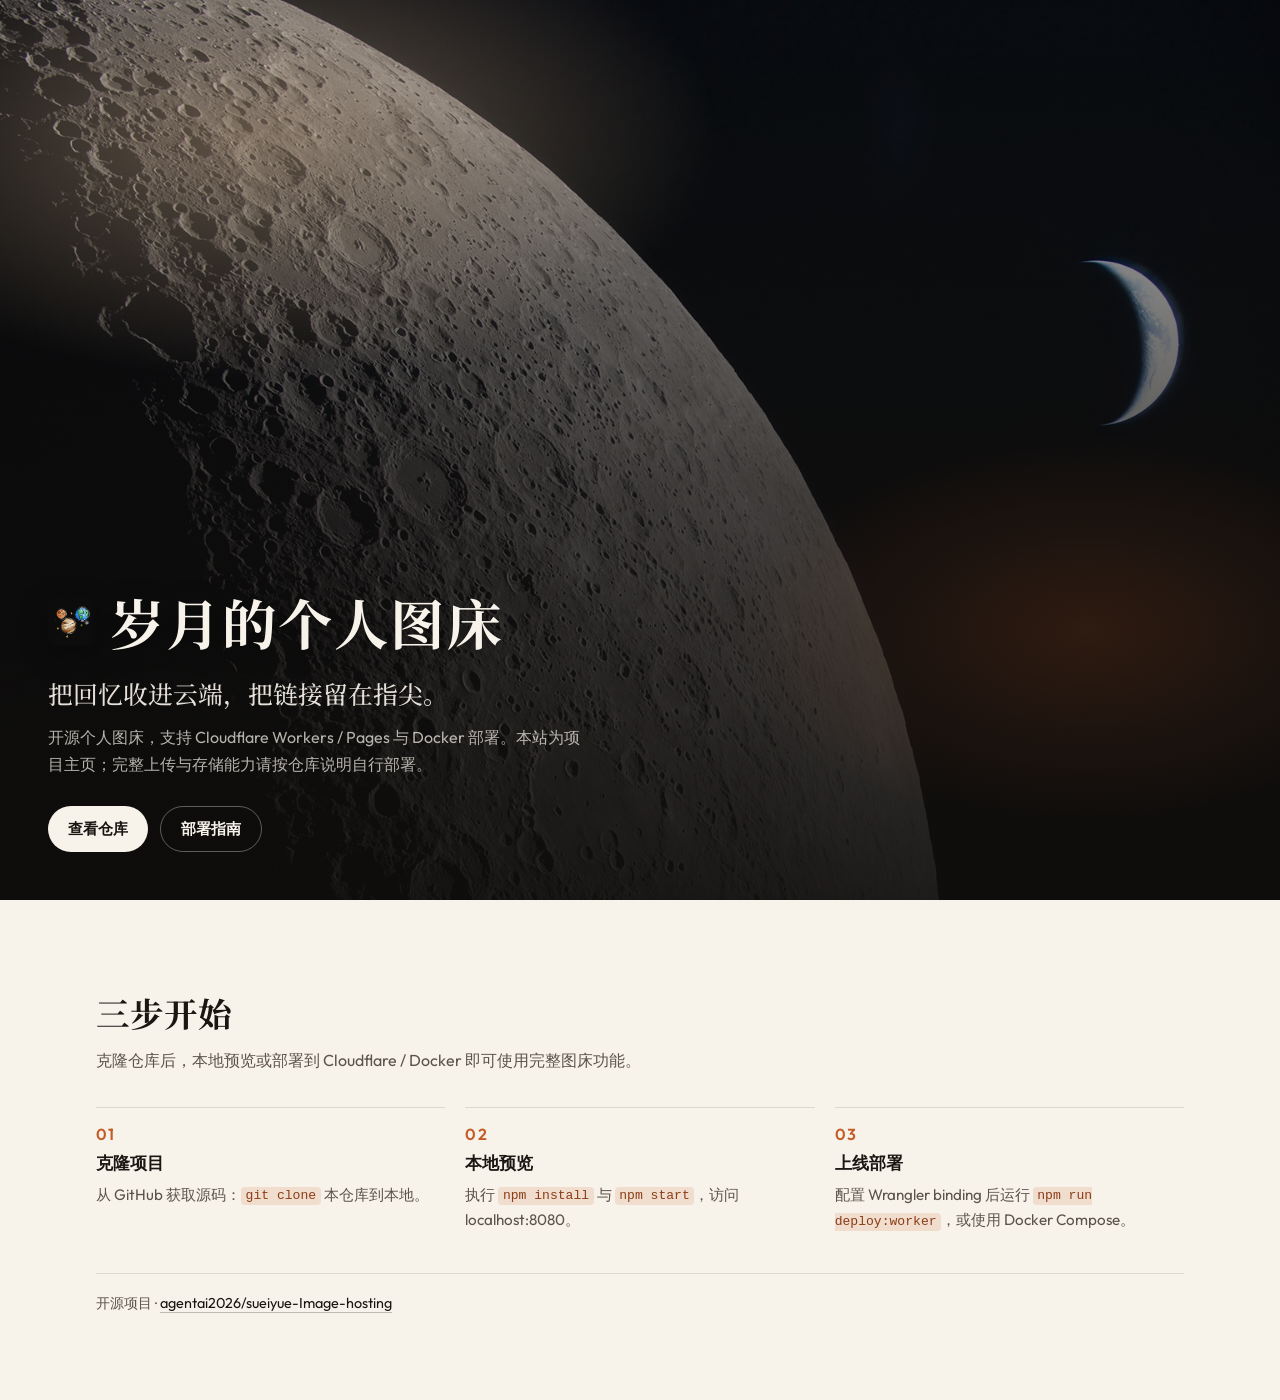
==== docs/index.html @ 7c3795a9 "Initial commit: deploy 岁月的个人图床 with GitHub Pages site. EOF  Co-authored-by: Cursor <cursoragent@curs" ====
<!DOCTYPE html>
<html lang="zh-CN">
<head>
  <meta charset="utf-8" />
  <meta name="viewport" content="width=device-width, initial-scale=1" />
  <title>岁月的个人图床</title>
  <meta name="description" content="岁月的个人图床 — 基于 Cloudflare 的现代化个人图床" />
  <link rel="icon" href="./assets/logo.png" />
  <link rel="preconnect" href="https://fonts.googleapis.com" />
  <link rel="preconnect" href="https://fonts.gstatic.com" crossorigin />
  <link href="https://fonts.googleapis.com/css2?family=Noto+Serif+SC:wght@500;700&family=Outfit:wght@400;500;600&display=swap" rel="stylesheet" />
  <style>
    :root {
      --ink: #1a1612;
      --muted: #5c534a;
      --paper: #f7f2ea;
      --accent: #c45c26;
      --accent-soft: rgba(196, 92, 38, 0.14);
      --line: rgba(26, 22, 18, 0.12);
      --glow: rgba(255, 214, 170, 0.35);
    }

    * { box-sizing: border-box; margin: 0; padding: 0; }

    html, body { min-height: 100%; }

    body {
      font-family: "Outfit", "PingFang SC", "Microsoft YaHei", sans-serif;
      color: var(--ink);
      background: #0f0d0b;
      overflow-x: hidden;
    }

    .hero {
      position: relative;
      min-height: 100vh;
      display: grid;
      align-items: end;
      padding: clamp(1.5rem, 4vw, 3rem);
      isolation: isolate;
    }

    .hero::before {
      content: "";
      position: absolute;
      inset: 0;
      background:
        linear-gradient(180deg, rgba(15, 13, 11, 0.25) 0%, rgba(15, 13, 11, 0.72) 55%, rgba(15, 13, 11, 0.92) 100%),
        url("./assets/background.jpg") center / cover no-repeat;
      z-index: -2;
      animation: drift 28s ease-in-out infinite alternate;
    }

    .hero::after {
      content: "";
      position: absolute;
      inset: 0;
      background:
        radial-gradient(ellipse 60% 45% at 20% 15%, var(--glow), transparent 60%),
        radial-gradient(ellipse 50% 40% at 85% 70%, rgba(196, 92, 38, 0.18), transparent 55%);
      z-index: -1;
      pointer-events: none;
    }

    @keyframes drift {
      from { transform: scale(1.02) translate3d(0, 0, 0); }
      to { transform: scale(1.08) translate3d(-1.5%, -1%, 0); }
    }

    @keyframes rise {
      from { opacity: 0; transform: translateY(24px); }
      to { opacity: 1; transform: translateY(0); }
    }

    .brand-lockup {
      max-width: 42rem;
      color: var(--paper);
      animation: rise 0.9s ease-out both;
    }

    .brand {
      display: flex;
      align-items: center;
      gap: 0.85rem;
      margin-bottom: 1.25rem;
    }

    .brand img {
      width: 3rem;
      height: 3rem;
      border-radius: 18%;
      box-shadow: 0 8px 28px rgba(0, 0, 0, 0.35);
      animation: rise 0.9s 0.08s ease-out both;
    }

    .brand-name {
      font-family: "Noto Serif SC", serif;
      font-weight: 700;
      font-size: clamp(2rem, 6vw, 3.4rem);
      letter-spacing: 0.04em;
      line-height: 1.15;
      text-shadow: 0 2px 24px rgba(0, 0, 0, 0.45);
    }

    .headline {
      font-family: "Noto Serif SC", serif;
      font-weight: 500;
      font-size: clamp(1.15rem, 2.6vw, 1.55rem);
      line-height: 1.55;
      color: rgba(247, 242, 234, 0.92);
      margin-bottom: 0.75rem;
      animation: rise 0.9s 0.16s ease-out both;
    }

    .support {
      font-size: 1rem;
      line-height: 1.7;
      color: rgba(247, 242, 234, 0.72);
      max-width: 34rem;
      margin-bottom: 1.75rem;
      animation: rise 0.9s 0.24s ease-out both;
    }

    .cta {
      display: flex;
      flex-wrap: wrap;
      gap: 0.75rem;
      animation: rise 0.9s 0.32s ease-out both;
    }

    .cta a {
      display: inline-flex;
      align-items: center;
      justify-content: center;
      min-height: 2.85rem;
      padding: 0 1.25rem;
      border-radius: 999px;
      text-decoration: none;
      font-weight: 600;
      font-size: 0.95rem;
      transition: transform 0.2s ease, background 0.2s ease, color 0.2s ease;
    }

    .cta a:hover { transform: translateY(-2px); }

    .cta .primary {
      background: var(--paper);
      color: var(--ink);
    }

    .cta .primary:hover { background: #fff; }

    .cta .ghost {
      background: transparent;
      color: var(--paper);
      border: 1px solid rgba(247, 242, 234, 0.35);
    }

    .cta .ghost:hover {
      background: rgba(247, 242, 234, 0.08);
      border-color: rgba(247, 242, 234, 0.55);
    }

    .panel {
      background: var(--paper);
      color: var(--ink);
      padding: clamp(3rem, 8vw, 5.5rem) clamp(1.5rem, 4vw, 3rem);
    }

    .panel-inner {
      max-width: 68rem;
      margin: 0 auto;
    }

    .panel h2 {
      font-family: "Noto Serif SC", serif;
      font-size: clamp(1.6rem, 3vw, 2.1rem);
      margin-bottom: 0.65rem;
    }

    .panel p.lead {
      color: var(--muted);
      max-width: 38rem;
      line-height: 1.7;
      margin-bottom: 2rem;
    }

    .steps {
      display: grid;
      gap: 1.25rem;
      counter-reset: step;
    }

    @media (min-width: 800px) {
      .steps { grid-template-columns: repeat(3, 1fr); }
    }

    .step {
      border-top: 1px solid var(--line);
      padding-top: 1rem;
    }

    .step::before {
      counter-increment: step;
      content: "0" counter(step);
      display: block;
      font-family: "Outfit", sans-serif;
      font-weight: 600;
      color: var(--accent);
      margin-bottom: 0.55rem;
      letter-spacing: 0.08em;
    }

    .step h3 {
      font-size: 1.05rem;
      margin-bottom: 0.4rem;
    }

    .step p {
      color: var(--muted);
      line-height: 1.65;
      font-size: 0.95rem;
    }

    .step code {
      font-family: ui-monospace, SFMono-Regular, Menlo, Consolas, monospace;
      font-size: 0.86em;
      background: var(--accent-soft);
      color: #8a3d16;
      padding: 0.1em 0.35em;
      border-radius: 0.3em;
    }

    footer {
      border-top: 1px solid var(--line);
      margin-top: 2.5rem;
      padding-top: 1.25rem;
      color: var(--muted);
      font-size: 0.9rem;
    }

    footer a {
      color: var(--ink);
      text-decoration: none;
      border-bottom: 1px solid rgba(26, 22, 18, 0.25);
    }

    footer a:hover { border-bottom-color: var(--accent); color: var(--accent); }

    @media (prefers-reduced-motion: reduce) {
      .hero::before, .brand img, .brand-lockup, .headline, .support, .cta {
        animation: none !important;
      }
    }
  </style>
</head>
<body>
  <main>
    <section class="hero" aria-label="岁月的个人图床">
      <div class="brand-lockup">
        <div class="brand">
          <img src="./assets/logo.png" alt="" width="48" height="48" />
          <h1 class="brand-name">岁月的个人图床</h1>
        </div>
        <p class="headline">把回忆收进云端，把链接留在指尖。</p>
        <p class="support">开源个人图床，支持 Cloudflare Workers / Pages 与 Docker 部署。本站为项目主页；完整上传与存储能力请按仓库说明自行部署。</p>
        <div class="cta">
          <a class="primary" href="https://github.com/agentai2026/sueiyue-Image-hosting">查看仓库</a>
          <a class="ghost" href="https://github.com/agentai2026/sueiyue-Image-hosting#cloudflare-workers-%E9%83%A8%E7%BD%B2">部署指南</a>
        </div>
      </div>
    </section>

    <section class="panel" aria-labelledby="deploy-title">
      <div class="panel-inner">
        <h2 id="deploy-title">三步开始</h2>
        <p class="lead">克隆仓库后，本地预览或部署到 Cloudflare / Docker 即可使用完整图床功能。</p>
        <div class="steps">
          <article class="step">
            <h3>克隆项目</h3>
            <p>从 GitHub 获取源码：<code>git clone</code> 本仓库到本地。</p>
          </article>
          <article class="step">
            <h3>本地预览</h3>
            <p>执行 <code>npm install</code> 与 <code>npm start</code>，访问 localhost:8080。</p>
          </article>
          <article class="step">
            <h3>上线部署</h3>
            <p>配置 Wrangler binding 后运行 <code>npm run deploy:worker</code>，或使用 Docker Compose。</p>
          </article>
        </div>
        <footer>
          <p>开源项目 · <a href="https://github.com/agentai2026/sueiyue-Image-hosting">agentai2026/sueiyue-Image-hosting</a></p>
        </footer>
      </div>
    </section>
  </main>
</body>
</html>
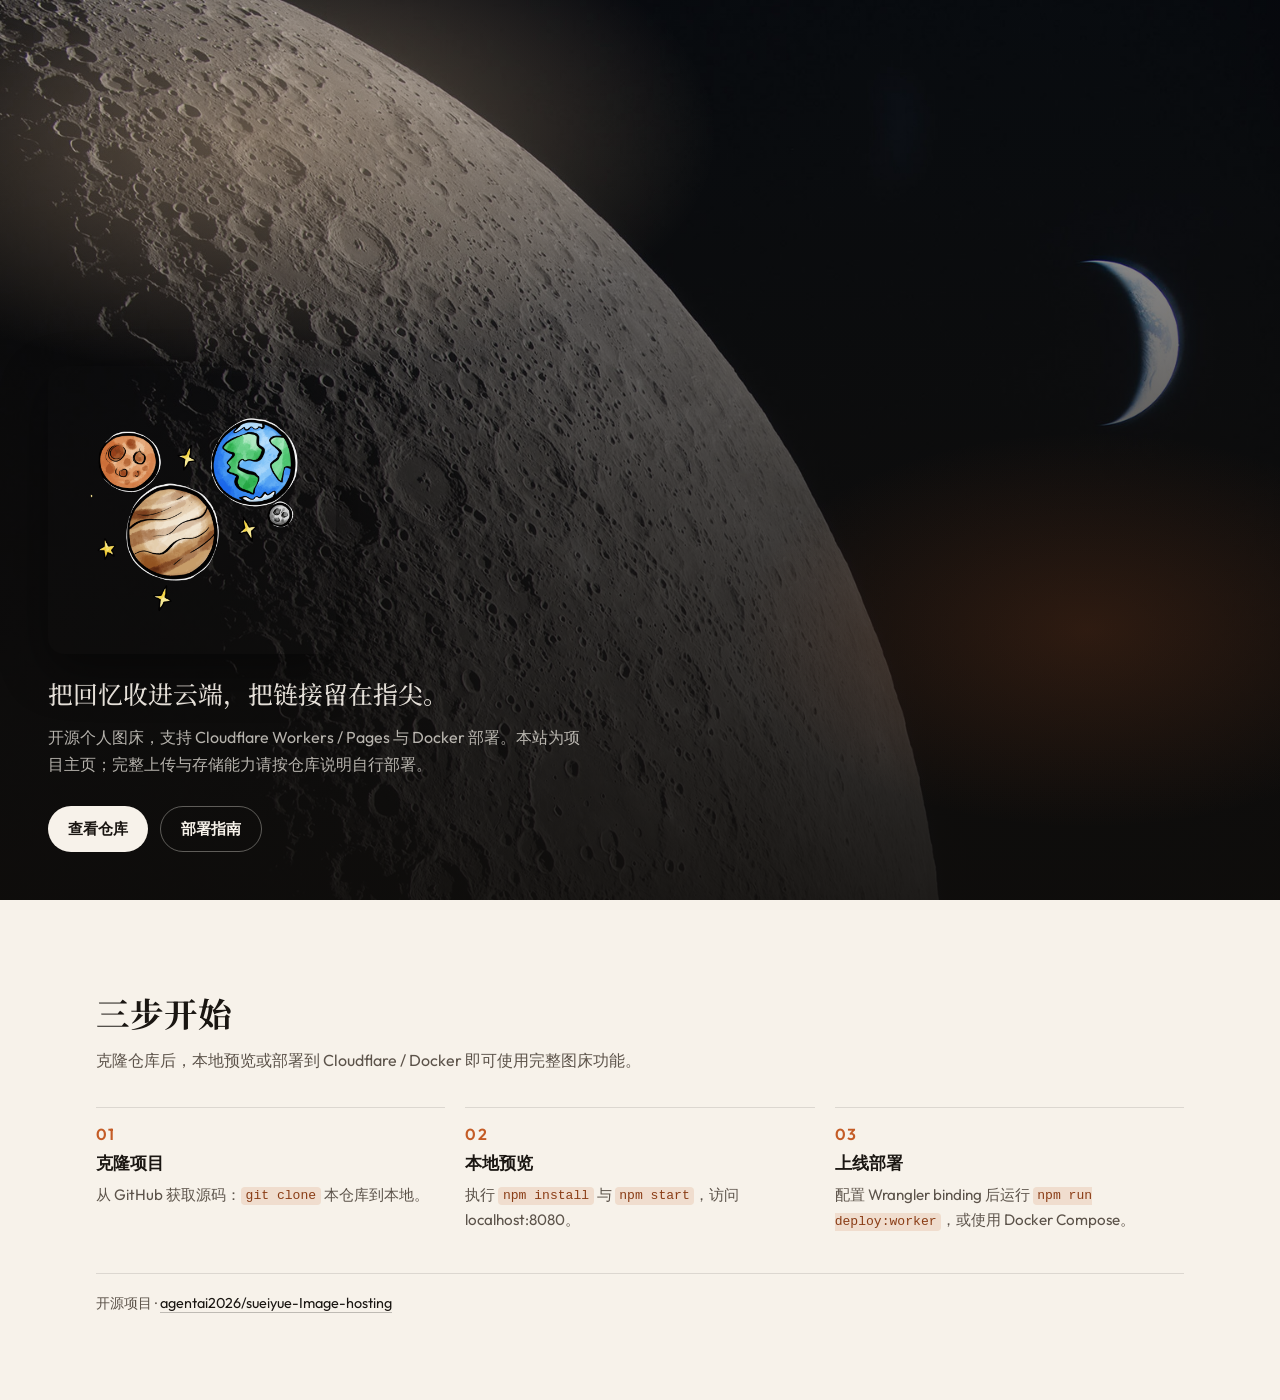
==== commit 93c1ecfc: "Update brand logo across web, docs, and README." ====
--- a/docs/index.html
+++ b/docs/index.html
@@ -3,9 +3,13 @@
 <head>
   <meta charset="utf-8" />
   <meta name="viewport" content="width=device-width, initial-scale=1" />
-  <title>岁月的个人图床</title>
-  <meta name="description" content="岁月的个人图床 — 基于 Cloudflare 的现代化个人图床" />
+  <title>岁月图床</title>
+  <meta name="description" content="岁月图床 — 基于 Cloudflare 的现代化个人图床" />
+  <meta property="og:title" content="岁月图床" />
+  <meta property="og:description" content="基于 Cloudflare 的现代化个人图床" />
+  <meta property="og:image" content="./assets/og.png" />
   <link rel="icon" href="./assets/logo.png" />
+  <link rel="apple-touch-icon" href="./assets/logo.png" />
   <link rel="preconnect" href="https://fonts.googleapis.com" />
   <link rel="preconnect" href="https://fonts.gstatic.com" crossorigin />
   <link href="https://fonts.googleapis.com/css2?family=Noto+Serif+SC:wght@500;700&family=Outfit:wght@400;500;600&display=swap" rel="stylesheet" />
@@ -79,27 +83,28 @@
     }
 
     .brand {
-      display: flex;
-      align-items: center;
-      gap: 0.85rem;
       margin-bottom: 1.25rem;
     }
 
     .brand img {
-      width: 3rem;
-      height: 3rem;
-      border-radius: 18%;
-      box-shadow: 0 8px 28px rgba(0, 0, 0, 0.35);
+      display: block;
+      width: min(18rem, 72vw);
+      height: auto;
+      border-radius: 1rem;
+      box-shadow: 0 16px 48px rgba(0, 0, 0, 0.45);
       animation: rise 0.9s 0.08s ease-out both;
     }
 
     .brand-name {
-      font-family: "Noto Serif SC", serif;
-      font-weight: 700;
-      font-size: clamp(2rem, 6vw, 3.4rem);
-      letter-spacing: 0.04em;
-      line-height: 1.15;
-      text-shadow: 0 2px 24px rgba(0, 0, 0, 0.45);
+      position: absolute;
+      width: 1px;
+      height: 1px;
+      padding: 0;
+      margin: -1px;
+      overflow: hidden;
+      clip: rect(0, 0, 0, 0);
+      white-space: nowrap;
+      border: 0;
     }
 
     .headline {
@@ -256,11 +261,11 @@
 </head>
 <body>
   <main>
-    <section class="hero" aria-label="岁月的个人图床">
+    <section class="hero" aria-label="岁月图床">
       <div class="brand-lockup">
         <div class="brand">
-          <img src="./assets/logo.png" alt="" width="48" height="48" />
-          <h1 class="brand-name">岁月的个人图床</h1>
+          <img src="./assets/logo.png" alt="岁月图床" width="420" height="420" />
+          <h1 class="brand-name">岁月图床</h1>
         </div>
         <p class="headline">把回忆收进云端，把链接留在指尖。</p>
         <p class="support">开源个人图床，支持 Cloudflare Workers / Pages 与 Docker 部署。本站为项目主页；完整上传与存储能力请按仓库说明自行部署。</p>
